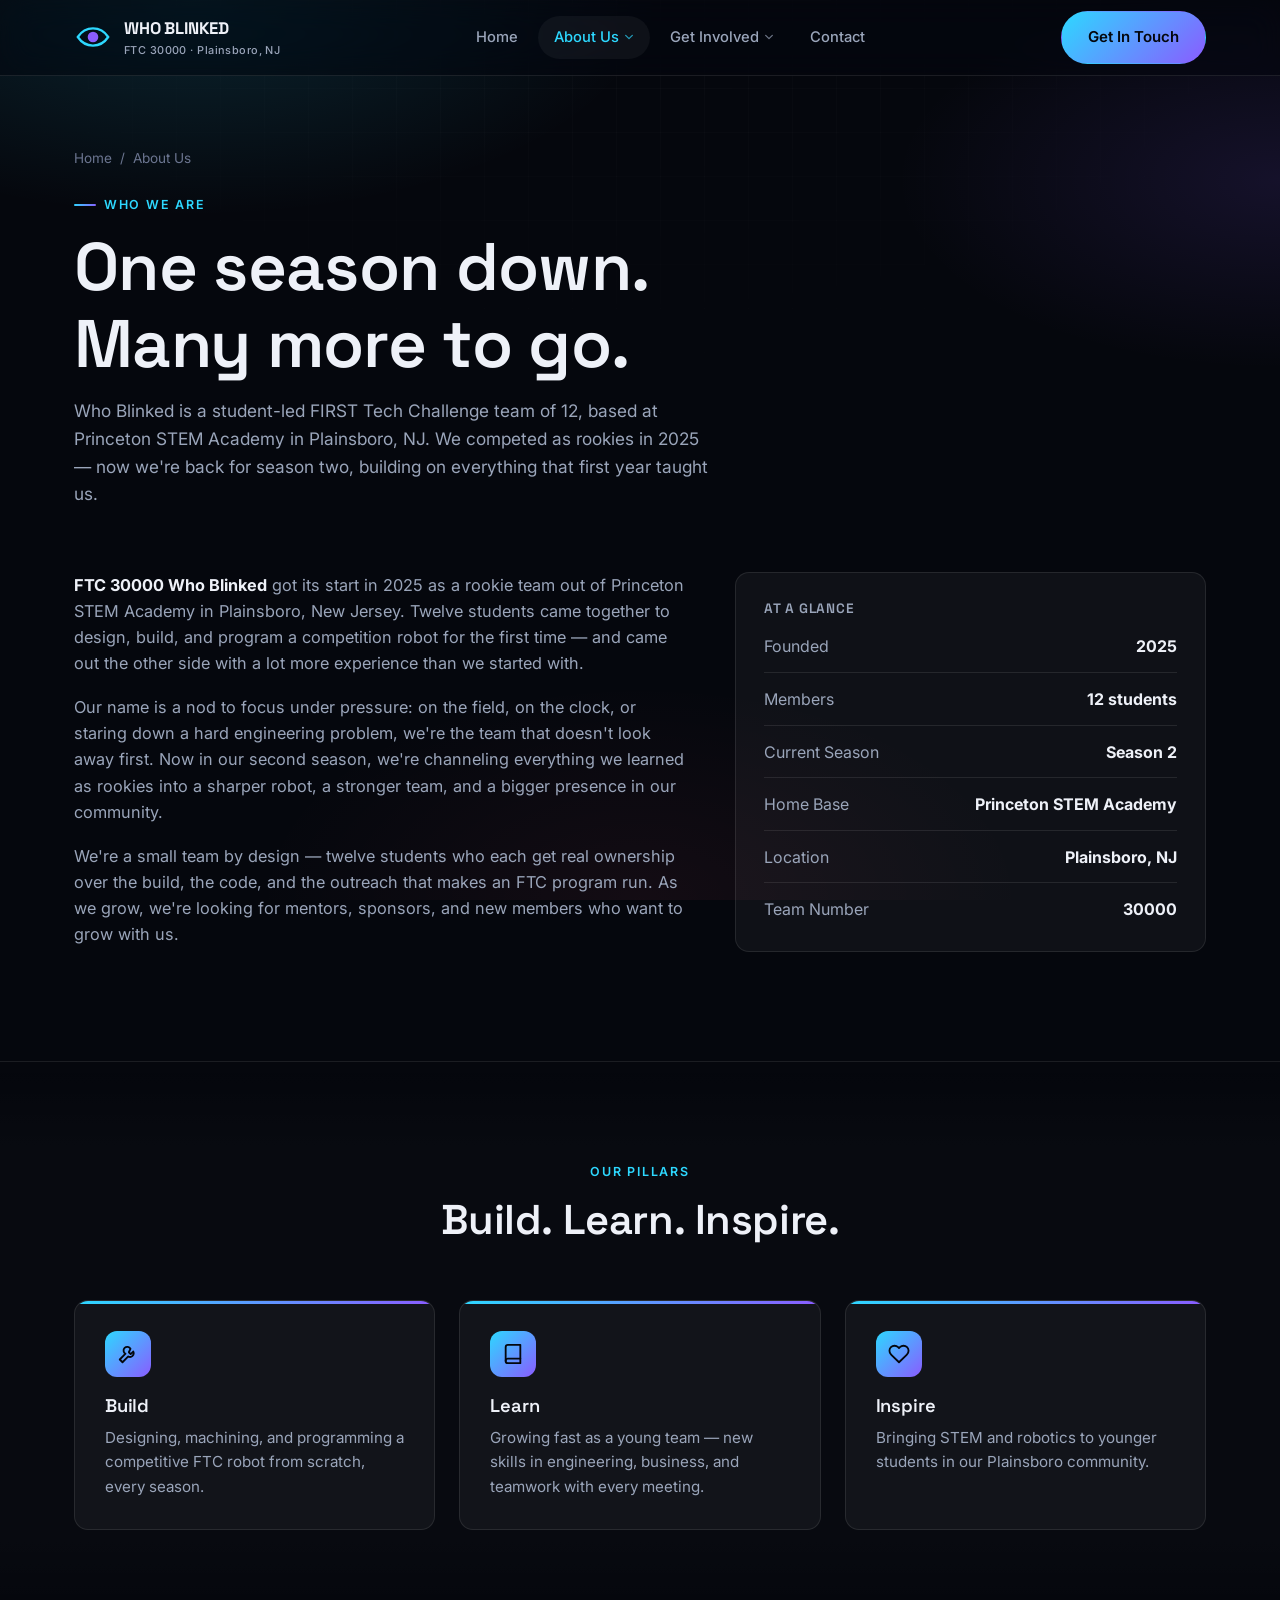
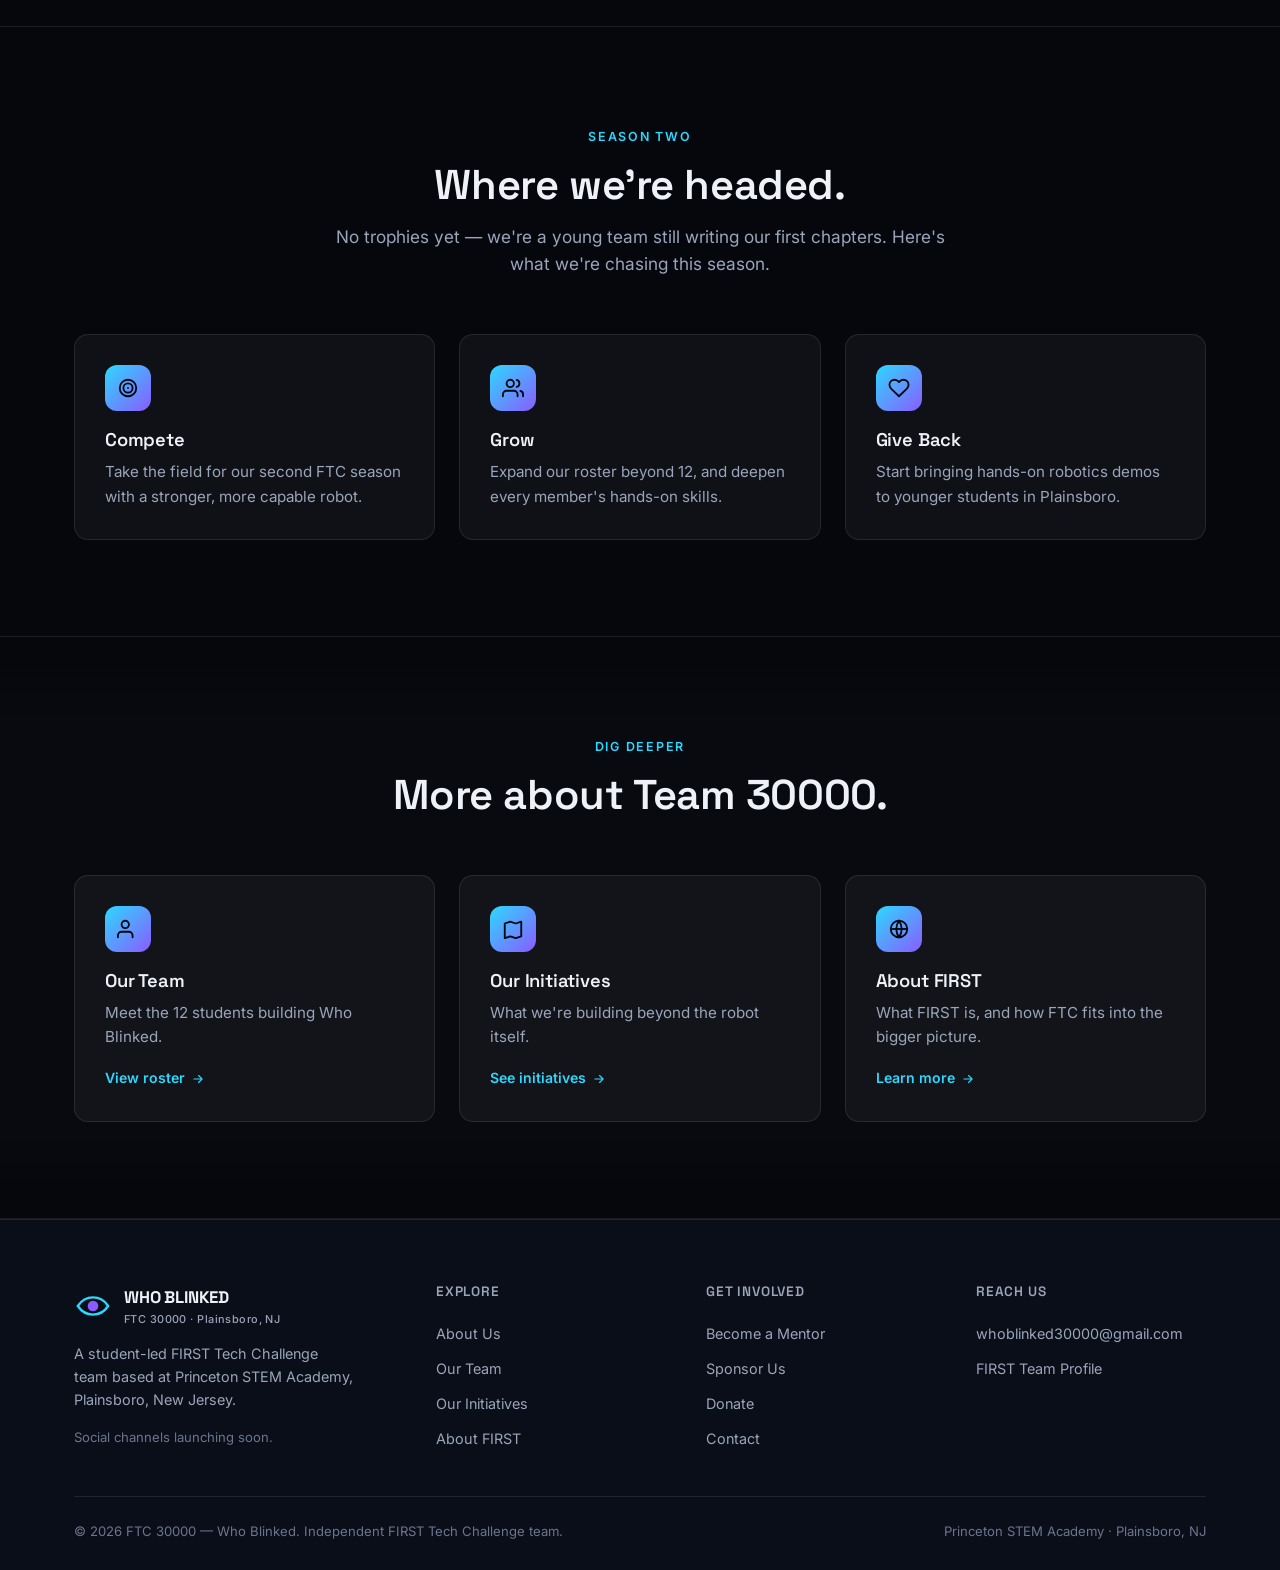
==== about.html @ 12fab6df "Build Who Blinked FTC 30000 team website Modern, dark-themed static site (plain HTML/CSS/JS) with a " ====
<!DOCTYPE html>
<html lang="en">
<head>
<meta charset="UTF-8">
<meta name="viewport" content="width=device-width, initial-scale=1.0">
<title>About Us | Who Blinked — FTC 30000</title>
<meta name="description" content="FTC 30000 Who Blinked is a student-led robotics team of 12 based at Princeton STEM Academy in Plainsboro, NJ, now entering its second season.">
<link rel="icon" href="data:image/svg+xml,<svg xmlns=%22http://www.w3.org/2000/svg%22 viewBox=%220 0 100 100%22><circle cx=%2250%22 cy=%2250%22 r=%2248%22 fill=%22%2305070d%22/><path d=%22M10,50 C30,20 70,20 90,50 C70,80 30,80 10,50 Z%22 fill=%22none%22 stroke=%22%232dd8ff%22 stroke-width=%226%22/><circle cx=%2250%22 cy=%2250%22 r=%2214%22 fill=%22%238a5cff%22/></svg>">
<link rel="stylesheet" href="css/style.css">
</head>
<body>

<header class="site-header">
  <nav class="nav">
    <a href="index.html" class="brand">
      <svg class="brand-eye" viewBox="0 0 100 100" fill="none">
        <path d="M10,50 C30,20 70,20 90,50 C70,80 30,80 10,50 Z" style="stroke:var(--accent)" stroke-width="6"/>
        <circle cx="50" cy="50" r="14" style="fill:var(--accent-2)"/>
      </svg>
      <span>WHO BLINKED<small>FTC 30000 · Plainsboro, NJ</small></span>
    </a>
    <ul class="nav-links" id="navLinks">
      <li><a href="index.html" class="nav-link">Home</a></li>
      <li class="has-dropdown">
        <a href="about.html" class="nav-link">About Us
          <svg class="chev" viewBox="0 0 12 12" fill="none"><path d="M2 4l4 4 4-4" stroke="currentColor" stroke-width="1.5" stroke-linecap="round" stroke-linejoin="round"/></svg>
        </a>
        <div class="dropdown">
          <a href="team.html">Our Team</a>
          <a href="initiatives.html">Our Initiatives</a>
          <a href="first.html">About FIRST</a>
        </div>
      </li>
      <li class="has-dropdown">
        <button type="button" class="nav-link">Get Involved
          <svg class="chev" viewBox="0 0 12 12" fill="none"><path d="M2 4l4 4 4-4" stroke="currentColor" stroke-width="1.5" stroke-linecap="round" stroke-linejoin="round"/></svg>
        </button>
        <div class="dropdown">
          <a href="mentor.html">Become a Mentor</a>
          <a href="sponsor.html">Sponsor Us</a>
          <a href="donate.html">Donate</a>
        </div>
      </li>
      <li><a href="contact.html" class="nav-link">Contact</a></li>
    </ul>
    <div class="nav-cta"><a href="contact.html" class="btn btn-primary">Get In Touch</a></div>
    <button class="nav-toggle" aria-label="Toggle menu"><span></span><span></span><span></span></button>
  </nav>
</header>

<main>
  <section class="page-hero">
    <div class="container">
      <div class="breadcrumb reveal"><a href="index.html">Home</a> / <span>About Us</span></div>
      <div class="eyebrow reveal">Who We Are</div>
      <h1 class="title reveal reveal-delay-1">One season down.<br>Many more to go.</h1>
      <p class="lead reveal reveal-delay-2" style="max-width:640px;">
        Who Blinked is a student-led FIRST Tech Challenge team of 12, based at Princeton STEM Academy
        in Plainsboro, NJ. We competed as rookies in 2025 — now we're back for season two, building on
        everything that first year taught us.
      </p>
    </div>
  </section>

  <section class="section" style="padding-top:0;">
    <div class="container two-col">
      <div class="prose reveal">
        <p>
          <strong>FTC 30000 Who Blinked</strong> got its start in 2025 as a rookie team out of
          Princeton STEM Academy in Plainsboro, New Jersey. Twelve students came together to design,
          build, and program a competition robot for the first time — and came out the other side
          with a lot more experience than we started with.
        </p>
        <p>
          Our name is a nod to focus under pressure: on the field, on the clock, or staring down a
          hard engineering problem, we're the team that doesn't look away first. Now in our second
          season, we're channeling everything we learned as rookies into a sharper robot, a stronger
          team, and a bigger presence in our community.
        </p>
        <p>
          We're a small team by design — twelve students who each get real ownership over the build,
          the code, and the outreach that makes an FTC program run. As we grow, we're looking for
          mentors, sponsors, and new members who want to grow with us.
        </p>
      </div>

      <div class="info-panel reveal reveal-delay-1">
        <h4 style="font-size:0.85rem; text-transform:uppercase; letter-spacing:0.06em; color:var(--text-dim); margin-bottom:18px;">At a Glance</h4>
        <div style="display:flex; flex-direction:column; gap:14px;">
          <div style="display:flex; justify-content:space-between; border-bottom:1px solid var(--border); padding-bottom:12px;"><span style="color:var(--text-dim);">Founded</span><strong>2025</strong></div>
          <div style="display:flex; justify-content:space-between; border-bottom:1px solid var(--border); padding-bottom:12px;"><span style="color:var(--text-dim);">Members</span><strong>12 students</strong></div>
          <div style="display:flex; justify-content:space-between; border-bottom:1px solid var(--border); padding-bottom:12px;"><span style="color:var(--text-dim);">Current Season</span><strong>Season 2</strong></div>
          <div style="display:flex; justify-content:space-between; border-bottom:1px solid var(--border); padding-bottom:12px;"><span style="color:var(--text-dim);">Home Base</span><strong>Princeton STEM Academy</strong></div>
          <div style="display:flex; justify-content:space-between; border-bottom:1px solid var(--border); padding-bottom:12px;"><span style="color:var(--text-dim);">Location</span><strong>Plainsboro, NJ</strong></div>
          <div style="display:flex; justify-content:space-between;"><span style="color:var(--text-dim);">Team Number</span><strong>30000</strong></div>
        </div>
      </div>
    </div>
  </section>

  <section class="section section-alt">
    <div class="container">
      <div class="section-head center reveal">
        <div class="eyebrow">Our Pillars</div>
        <h2 class="title">Build. Learn. Inspire.</h2>
      </div>
      <div class="grid grid-3">
        <div class="card pillar reveal">
          <div class="card-icon"><svg viewBox="0 0 24 24" fill="none"><path d="M14.7 6.3a4 4 0 10-5.4 5.4L3 18l3 3 6.3-6.3a4 4 0 005.4-5.4l-2.8 2.8-2-2z" stroke="currentColor" stroke-width="2" stroke-linejoin="round"/></svg></div>
          <h3>Build</h3>
          <p>Designing, machining, and programming a competitive FTC robot from scratch, every season.</p>
        </div>
        <div class="card pillar reveal reveal-delay-1">
          <div class="card-icon"><svg viewBox="0 0 24 24" fill="none"><path d="M4 19.5A2.5 2.5 0 016.5 17H20" stroke="currentColor" stroke-width="2" stroke-linecap="round"/><path d="M6.5 2H20v20H6.5A2.5 2.5 0 014 19.5v-15A2.5 2.5 0 016.5 2z" stroke="currentColor" stroke-width="2" stroke-linejoin="round"/></svg></div>
          <h3>Learn</h3>
          <p>Growing fast as a young team — new skills in engineering, business, and teamwork with every meeting.</p>
        </div>
        <div class="card pillar reveal reveal-delay-2">
          <div class="card-icon"><svg viewBox="0 0 24 24" fill="none"><path d="M20.8 4.6a5.5 5.5 0 00-7.8 0L12 5.6l-1-1a5.5 5.5 0 00-7.8 7.8l1 1L12 21l7.8-7.6 1-1a5.5 5.5 0 000-7.8z" stroke="currentColor" stroke-width="2" stroke-linejoin="round"/></svg></div>
          <h3>Inspire</h3>
          <p>Bringing STEM and robotics to younger students in our Plainsboro community.</p>
        </div>
      </div>
    </div>
  </section>

  <section class="section">
    <div class="container">
      <div class="section-head center reveal">
        <div class="eyebrow">Season Two</div>
        <h2 class="title">Where we're headed.</h2>
        <p class="lead">No trophies yet — we're a young team still writing our first chapters. Here's what we're chasing this season.</p>
      </div>
      <div class="grid grid-3">
        <div class="card reveal">
          <div class="card-icon"><svg viewBox="0 0 24 24" fill="none"><circle cx="12" cy="12" r="9" stroke="currentColor" stroke-width="2"/><circle cx="12" cy="12" r="5" stroke="currentColor" stroke-width="2"/><circle cx="12" cy="12" r="1" fill="currentColor"/></svg></div>
          <h3>Compete</h3>
          <p>Take the field for our second FTC season with a stronger, more capable robot.</p>
        </div>
        <div class="card reveal reveal-delay-1">
          <div class="card-icon"><svg viewBox="0 0 24 24" fill="none"><path d="M17 21v-2a4 4 0 00-4-4H5a4 4 0 00-4 4v2" stroke="currentColor" stroke-width="2" stroke-linecap="round" stroke-linejoin="round"/><circle cx="9" cy="7" r="4" stroke="currentColor" stroke-width="2"/><path d="M23 21v-2a4 4 0 00-3-3.87" stroke="currentColor" stroke-width="2" stroke-linecap="round"/><path d="M16 3.13a4 4 0 010 7.75" stroke="currentColor" stroke-width="2" stroke-linecap="round"/></svg></div>
          <h3>Grow</h3>
          <p>Expand our roster beyond 12, and deepen every member's hands-on skills.</p>
        </div>
        <div class="card reveal reveal-delay-2">
          <div class="card-icon"><svg viewBox="0 0 24 24" fill="none"><path d="M20.8 4.6a5.5 5.5 0 00-7.8 0L12 5.6l-1-1a5.5 5.5 0 00-7.8 7.8l1 1L12 21l7.8-7.6 1-1a5.5 5.5 0 000-7.8z" stroke="currentColor" stroke-width="2" stroke-linejoin="round"/></svg></div>
          <h3>Give Back</h3>
          <p>Start bringing hands-on robotics demos to younger students in Plainsboro.</p>
        </div>
      </div>
    </div>
  </section>

  <section class="section section-alt">
    <div class="container">
      <div class="section-head center reveal">
        <div class="eyebrow">Dig Deeper</div>
        <h2 class="title">More about Team 30000.</h2>
      </div>
      <div class="grid grid-3">
        <a href="team.html" class="card reveal">
          <div class="card-icon"><svg viewBox="0 0 24 24" fill="none"><path d="M17 21v-2a4 4 0 00-4-4H5a4 4 0 00-4 4v2" stroke="currentColor" stroke-width="2" stroke-linecap="round" stroke-linejoin="round"/><circle cx="9" cy="7" r="4" stroke="currentColor" stroke-width="2"/></svg></div>
          <h3>Our Team</h3>
          <p>Meet the 12 students building Who Blinked.</p>
          <span class="card-link">View roster <svg viewBox="0 0 24 24" fill="none"><path d="M5 12h14M13 6l6 6-6 6" stroke="currentColor" stroke-width="2" stroke-linecap="round" stroke-linejoin="round"/></svg></span>
        </a>
        <a href="initiatives.html" class="card reveal reveal-delay-1">
          <div class="card-icon"><svg viewBox="0 0 24 24" fill="none"><path d="M9 20l-6 2V6l6-2 6 2 6-2v16l-6 2-6-2z" stroke="currentColor" stroke-width="2" stroke-linejoin="round"/></svg></div>
          <h3>Our Initiatives</h3>
          <p>What we're building beyond the robot itself.</p>
          <span class="card-link">See initiatives <svg viewBox="0 0 24 24" fill="none"><path d="M5 12h14M13 6l6 6-6 6" stroke="currentColor" stroke-width="2" stroke-linecap="round" stroke-linejoin="round"/></svg></span>
        </a>
        <a href="first.html" class="card reveal reveal-delay-2">
          <div class="card-icon"><svg viewBox="0 0 24 24" fill="none"><circle cx="12" cy="12" r="9" stroke="currentColor" stroke-width="2"/><path d="M3 12h18" stroke="currentColor" stroke-width="2"/><path d="M12 3a15.3 15.3 0 010 18 15.3 15.3 0 010-18z" stroke="currentColor" stroke-width="2"/></svg></div>
          <h3>About FIRST</h3>
          <p>What FIRST is, and how FTC fits into the bigger picture.</p>
          <span class="card-link">Learn more <svg viewBox="0 0 24 24" fill="none"><path d="M5 12h14M13 6l6 6-6 6" stroke="currentColor" stroke-width="2" stroke-linecap="round" stroke-linejoin="round"/></svg></span>
        </a>
      </div>
    </div>
  </section>
</main>

<footer class="site-footer">
  <div class="container">
    <div class="footer-grid">
      <div class="footer-brand">
        <a href="index.html" class="brand">
          <svg class="brand-eye" viewBox="0 0 100 100" fill="none">
            <path d="M10,50 C30,20 70,20 90,50 C70,80 30,80 10,50 Z" style="stroke:var(--accent)" stroke-width="6"/>
            <circle cx="50" cy="50" r="14" style="fill:var(--accent-2)"/>
          </svg>
          <span>WHO BLINKED<small>FTC 30000 · Plainsboro, NJ</small></span>
        </a>
        <p>A student-led FIRST Tech Challenge team based at Princeton STEM Academy, Plainsboro, New Jersey.</p>
        <p style="font-size:0.82rem; color:var(--text-dimmer); margin-top:16px;">Social channels launching soon.</p>
      </div>
      <div class="footer-col">
        <h4>Explore</h4>
        <a href="about.html">About Us</a>
        <a href="team.html">Our Team</a>
        <a href="initiatives.html">Our Initiatives</a>
        <a href="first.html">About FIRST</a>
      </div>
      <div class="footer-col">
        <h4>Get Involved</h4>
        <a href="mentor.html">Become a Mentor</a>
        <a href="sponsor.html">Sponsor Us</a>
        <a href="donate.html">Donate</a>
        <a href="contact.html">Contact</a>
      </div>
      <div class="footer-col">
        <h4>Reach Us</h4>
        <a href="mailto:whoblinked30000@gmail.com">whoblinked30000@gmail.com</a>
        <a href="https://ftc-events.firstinspires.org/team/30000" target="_blank" rel="noopener">FIRST Team Profile</a>
      </div>
    </div>
    <div class="footer-bottom">
      <span>© 2026 FTC 30000 — Who Blinked. Independent FIRST Tech Challenge team.</span>
      <span>Princeton STEM Academy · Plainsboro, NJ</span>
    </div>
  </div>
</footer>

<button class="to-top" aria-label="Back to top"><svg viewBox="0 0 24 24" fill="none"><path d="M12 19V5M5 12l7-7 7 7" stroke="currentColor" stroke-width="2" stroke-linecap="round" stroke-linejoin="round"/></svg></button>
<script src="js/main.js"></script>
</body>
</html>
---- css/style.css ----
/* ==========================================================================
   FTC 14481 — Don't Blink
   Design system: dark, bold, techy
   ========================================================================== */

@import url('https://fonts.googleapis.com/css2?family=Space+Grotesk:wght@500;600;700&family=Inter:wght@400;500;600;700&display=swap');

:root {
  --bg: #05070d;
  --bg-alt: #0a0e18;
  --surface: rgba(255, 255, 255, 0.045);
  --surface-strong: rgba(255, 255, 255, 0.08);
  --border: rgba(255, 255, 255, 0.09);
  --border-strong: rgba(255, 255, 255, 0.18);

  --text: #eef1f8;
  --text-dim: #9aa5ba;
  --text-dimmer: #6b7590;

  --accent: #2dd8ff;
  --accent-2: #8a5cff;
  --accent-warm: #ff5f7e;
  --accent-gold: #ffb84d;

  --gradient: linear-gradient(135deg, var(--accent) 0%, var(--accent-2) 100%);
  --gradient-warm: linear-gradient(135deg, var(--accent-warm), var(--accent-gold));

  --radius-sm: 8px;
  --radius: 14px;
  --radius-lg: 24px;

  --shadow-glow: 0 0 40px rgba(45, 216, 255, 0.15);
  --shadow-card: 0 10px 30px rgba(0, 0, 0, 0.35);

  --ease: cubic-bezier(0.22, 1, 0.36, 1);
  --header-h: 76px;
}

* {
  box-sizing: border-box;
  margin: 0;
  padding: 0;
}

html {
  scroll-behavior: smooth;
  scroll-padding-top: var(--header-h);
}

body {
  background: var(--bg);
  color: var(--text);
  font-family: 'Inter', system-ui, -apple-system, sans-serif;
  line-height: 1.6;
  -webkit-font-smoothing: antialiased;
  overflow-x: hidden;
}

/* background texture */
body::before {
  content: '';
  position: fixed;
  inset: 0;
  z-index: -2;
  background:
    radial-gradient(ellipse 60% 40% at 15% 0%, rgba(45, 216, 255, 0.14), transparent 60%),
    radial-gradient(ellipse 50% 35% at 100% 20%, rgba(138, 92, 255, 0.12), transparent 60%),
    radial-gradient(ellipse 50% 40% at 50% 100%, rgba(255, 95, 126, 0.06), transparent 60%),
    var(--bg);
}

body::after {
  content: '';
  position: fixed;
  inset: 0;
  z-index: -1;
  pointer-events: none;
  background-image:
    linear-gradient(rgba(255, 255, 255, 0.025) 1px, transparent 1px),
    linear-gradient(90deg, rgba(255, 255, 255, 0.025) 1px, transparent 1px);
  background-size: 44px 44px;
  mask-image: radial-gradient(ellipse 80% 60% at 50% 0%, black, transparent 75%);
}

h1, h2, h3, h4 {
  font-family: 'Space Grotesk', system-ui, sans-serif;
  font-weight: 600;
  line-height: 1.15;
  letter-spacing: -0.01em;
}

a { color: inherit; text-decoration: none; }
ul { list-style: none; }
img, svg { display: block; max-width: 100%; }

.container {
  width: 100%;
  max-width: 1180px;
  margin-inline: auto;
  padding-inline: 24px;
}

.section {
  padding: 96px 0;
  position: relative;
}

.section-alt {
  background: linear-gradient(180deg, transparent, rgba(255, 255, 255, 0.015) 15%, rgba(255, 255, 255, 0.015) 85%, transparent);
  border-block: 1px solid var(--border);
}

.section-head {
  max-width: 640px;
  margin-bottom: 56px;
}

.section-head.center { margin-inline: auto; text-align: center; }

.eyebrow {
  display: inline-flex;
  align-items: center;
  gap: 8px;
  font-size: 0.78rem;
  font-weight: 600;
  letter-spacing: 0.14em;
  text-transform: uppercase;
  color: var(--accent);
  margin-bottom: 14px;
}

.eyebrow::before {
  content: '';
  width: 22px;
  height: 2px;
  background: var(--gradient);
  border-radius: 2px;
}

.section-head.center .eyebrow::before { display: none; }

h2.title { font-size: clamp(1.8rem, 3.4vw, 2.6rem); }
h1.title { font-size: clamp(2.4rem, 6vw, 4.2rem); }

.lead {
  color: var(--text-dim);
  font-size: 1.08rem;
  margin-top: 14px;
}

.text-gradient {
  background: var(--gradient);
  -webkit-background-clip: text;
  background-clip: text;
  color: transparent;
}

/* ---------- buttons ---------- */
.btn {
  display: inline-flex;
  align-items: center;
  gap: 8px;
  padding: 13px 26px;
  border-radius: 999px;
  font-weight: 600;
  font-size: 0.94rem;
  border: 1px solid transparent;
  cursor: pointer;
  transition: transform 0.25s var(--ease), box-shadow 0.25s var(--ease), border-color 0.25s var(--ease), background 0.25s var(--ease);
  white-space: nowrap;
}

.btn-primary {
  background: var(--gradient);
  color: #04070d;
}

.btn-primary:hover { transform: translateY(-2px); box-shadow: 0 10px 30px rgba(45, 216, 255, 0.28); }

.btn-outline {
  background: var(--surface);
  border-color: var(--border-strong);
  color: var(--text);
  backdrop-filter: blur(6px);
}

.btn-outline:hover { border-color: var(--accent); transform: translateY(-2px); color: var(--accent); }

.btn-block { width: 100%; justify-content: center; }

.btn-row { display: flex; flex-wrap: wrap; gap: 14px; }

/* ---------- header / nav ---------- */
.site-header {
  position: fixed;
  inset-inline: 0;
  top: 0;
  z-index: 100;
  height: var(--header-h);
  display: flex;
  align-items: center;
  background: rgba(5, 7, 13, 0.55);
  backdrop-filter: blur(16px) saturate(140%);
  border-bottom: 1px solid var(--border);
  transition: background 0.3s var(--ease), border-color 0.3s var(--ease);
}

.nav {
  width: 100%;
  max-width: 1180px;
  margin-inline: auto;
  padding-inline: 24px;
  display: flex;
  align-items: center;
  justify-content: space-between;
  gap: 20px;
}

.brand {
  display: flex;
  align-items: center;
  gap: 12px;
  font-family: 'Space Grotesk', sans-serif;
  font-weight: 700;
  font-size: 1.05rem;
  letter-spacing: -0.01em;
  flex-shrink: 0;
}

.brand small {
  display: block;
  font-family: 'Inter', sans-serif;
  font-weight: 500;
  font-size: 0.68rem;
  color: var(--text-dim);
  letter-spacing: 0.04em;
}

.brand-eye {
  width: 38px;
  height: 38px;
  flex-shrink: 0;
}

.nav-links {
  display: flex;
  align-items: center;
  gap: 4px;
}

.nav-links > li { position: relative; }

.nav-link {
  display: flex;
  align-items: center;
  gap: 5px;
  padding: 10px 16px;
  border-radius: 999px;
  font-size: 0.92rem;
  font-weight: 500;
  font-family: inherit;
  color: var(--text-dim);
  background: none;
  border: none;
  appearance: none;
  cursor: pointer;
  transition: color 0.2s, background 0.2s;
}

.nav-link:hover, .nav-link.active { color: var(--text); background: var(--surface); }
.nav-link.active { color: var(--accent); }

.nav-link .chev { width: 10px; height: 10px; transition: transform 0.25s var(--ease); opacity: 0.7; }

.has-dropdown:hover .chev { transform: rotate(180deg); }

.dropdown {
  position: absolute;
  top: calc(100% + 10px);
  left: 0;
  min-width: 220px;
  background: rgba(10, 14, 24, 0.92);
  backdrop-filter: blur(18px);
  border: 1px solid var(--border-strong);
  border-radius: var(--radius);
  padding: 8px;
  box-shadow: var(--shadow-card);
  opacity: 0;
  visibility: hidden;
  transform: translateY(6px);
  transition: all 0.22s var(--ease);
}

.has-dropdown:hover .dropdown,
.has-dropdown:focus-within .dropdown {
  opacity: 1;
  visibility: visible;
  transform: translateY(0);
}

.dropdown a {
  display: block;
  padding: 10px 14px;
  border-radius: var(--radius-sm);
  font-size: 0.9rem;
  color: var(--text-dim);
  transition: background 0.2s, color 0.2s;
}

.dropdown a:hover { background: var(--surface-strong); color: var(--accent); }

.nav-cta { display: flex; align-items: center; gap: 12px; }

.nav-toggle {
  display: none;
  width: 42px;
  height: 42px;
  border-radius: 10px;
  background: var(--surface);
  border: 1px solid var(--border);
  align-items: center;
  justify-content: center;
  cursor: pointer;
  flex-direction: column;
  gap: 5px;
}

.nav-toggle span {
  width: 18px;
  height: 2px;
  background: var(--text);
  border-radius: 2px;
  transition: transform 0.25s var(--ease), opacity 0.25s var(--ease);
}

.nav-toggle.open span:nth-child(1) { transform: translateY(7px) rotate(45deg); }
.nav-toggle.open span:nth-child(2) { opacity: 0; }
.nav-toggle.open span:nth-child(3) { transform: translateY(-7px) rotate(-45deg); }

/* mobile nav */
@media (max-width: 860px) {
  .nav-toggle { display: flex; }
  .nav-links {
    position: fixed;
    top: var(--header-h);
    left: 0;
    right: 0;
    bottom: 0;
    flex-direction: column;
    align-items: stretch;
    gap: 2px;
    background: rgba(5, 7, 13, 0.98);
    backdrop-filter: blur(20px);
    padding: 18px;
    overflow-y: auto;
    transform: translateX(100%);
    transition: transform 0.35s var(--ease);
  }
  .nav-links.open { transform: translateX(0); }
  .nav-link { padding: 14px 16px; width: 100%; }
  .has-dropdown .dropdown {
    position: static;
    opacity: 1;
    visibility: visible;
    transform: none;
    display: none;
    background: rgba(255, 255, 255, 0.03);
    box-shadow: none;
    margin-top: 2px;
  }
  .has-dropdown.dropdown-open .dropdown { display: block; }
  .has-dropdown.dropdown-open .chev { transform: rotate(180deg); }
  .nav-cta { display: none; }
}

/* ---------- hero ---------- */
.hero {
  min-height: 100vh;
  display: flex;
  align-items: center;
  padding-top: var(--header-h);
  position: relative;
}

.hero-grid {
  display: grid;
  grid-template-columns: 1.1fr 0.9fr;
  gap: 48px;
  align-items: center;
}

.hero-badge {
  display: inline-flex;
  align-items: center;
  gap: 10px;
  padding: 8px 16px 8px 8px;
  border-radius: 999px;
  background: var(--surface);
  border: 1px solid var(--border-strong);
  font-size: 0.82rem;
  color: var(--text-dim);
  margin-bottom: 26px;
}

.hero-badge .dot {
  width: 22px;
  height: 22px;
  border-radius: 50%;
  background: var(--gradient);
  display: flex;
  align-items: center;
  justify-content: center;
  font-size: 0.7rem;
  font-weight: 700;
  color: #04070d;
}

.hero h1 { margin-bottom: 20px; }

.hero .lead { font-size: 1.15rem; max-width: 540px; }

.hero .btn-row { margin-top: 34px; }

.hero-visual {
  position: relative;
  display: flex;
  align-items: center;
  justify-content: center;
}

.eye-wrap {
  position: relative;
  width: min(100%, 420px);
  aspect-ratio: 1;
}

.eye-ring {
  position: absolute;
  inset: 0;
  border-radius: 50%;
  border: 1px dashed var(--border-strong);
  animation: spin 40s linear infinite;
}

.eye-ring::before, .eye-ring::after {
  content: '';
  position: absolute;
  width: 8px;
  height: 8px;
  border-radius: 50%;
  background: var(--accent);
  box-shadow: 0 0 12px var(--accent);
}
.eye-ring::before { top: -4px; left: 50%; transform: translateX(-50%); }
.eye-ring::after { bottom: -4px; left: 50%; transform: translateX(-50%); background: var(--accent-2); box-shadow: 0 0 12px var(--accent-2); }

@keyframes spin { to { transform: rotate(360deg); } }

.eye-glow {
  position: absolute;
  inset: 10%;
  border-radius: 50%;
  background: radial-gradient(circle, rgba(45, 216, 255, 0.18), transparent 70%);
  filter: blur(10px);
}

.eye-svg { position: absolute; inset: 0; }

.eye-lid {
  transform-box: fill-box;
  transform-origin: 50% 50%;
  animation: blink 5.5s ease-in-out infinite;
}

@keyframes blink {
  0%, 92%, 100% { transform: scaleY(0.02); }
  95% { transform: scaleY(1); }
  97% { transform: scaleY(1); }
  98.5% { transform: scaleY(0.02); }
}

.eye-pupil { animation: look 9s ease-in-out infinite; }

@keyframes look {
  0%, 100% { transform: translateX(0); }
  25% { transform: translateX(10px); }
  50% { transform: translateX(-8px); }
  75% { transform: translateX(4px); }
}

.scroll-cue {
  position: absolute;
  bottom: 28px;
  left: 50%;
  transform: translateX(-50%);
  display: flex;
  flex-direction: column;
  align-items: center;
  gap: 8px;
  font-size: 0.72rem;
  letter-spacing: 0.1em;
  color: var(--text-dimmer);
  text-transform: uppercase;
}

.scroll-cue .line {
  width: 1px;
  height: 34px;
  background: linear-gradient(var(--accent), transparent);
  animation: scrolldown 1.8s ease-in-out infinite;
}

@keyframes scrolldown {
  0% { opacity: 0; transform: scaleY(0); transform-origin: top; }
  50% { opacity: 1; transform: scaleY(1); transform-origin: top; }
  100% { opacity: 0; transform: scaleY(1); transform-origin: bottom; }
}

/* ---------- stats ---------- */
.stat-bar {
  display: grid;
  grid-template-columns: repeat(4, 1fr);
  gap: 1px;
  background: var(--border);
  border: 1px solid var(--border);
  border-radius: var(--radius-lg);
  overflow: hidden;
}

.stat-bar-3 { grid-template-columns: repeat(3, 1fr); }

.stat {
  background: var(--bg-alt);
  padding: 34px 20px;
  text-align: center;
}

.stat .num {
  font-family: 'Space Grotesk', sans-serif;
  font-size: clamp(1.8rem, 3.2vw, 2.6rem);
  font-weight: 700;
  background: var(--gradient);
  -webkit-background-clip: text;
  background-clip: text;
  color: transparent;
}

.stat .label {
  margin-top: 6px;
  font-size: 0.82rem;
  color: var(--text-dim);
}

/* ---------- cards ---------- */
.grid { display: grid; gap: 24px; }
.grid-3 { grid-template-columns: repeat(3, 1fr); }
.grid-2 { grid-template-columns: repeat(2, 1fr); }
.grid-4 { grid-template-columns: repeat(4, 1fr); }

.card {
  background: var(--surface);
  border: 1px solid var(--border);
  border-radius: var(--radius);
  padding: 30px;
  position: relative;
  transition: transform 0.3s var(--ease), border-color 0.3s var(--ease), background 0.3s var(--ease);
}

.card:hover {
  transform: translateY(-4px);
  border-color: var(--border-strong);
  background: var(--surface-strong);
}

.card-icon {
  width: 46px;
  height: 46px;
  border-radius: 12px;
  display: flex;
  align-items: center;
  justify-content: center;
  background: var(--gradient);
  margin-bottom: 18px;
  color: #04070d;
}

.card-icon svg { width: 22px; height: 22px; }

.card h3 { font-size: 1.15rem; margin-bottom: 10px; }
.card p { color: var(--text-dim); font-size: 0.95rem; }

.card-link {
  display: inline-flex;
  align-items: center;
  gap: 6px;
  margin-top: 18px;
  font-size: 0.88rem;
  font-weight: 600;
  color: var(--accent);
}

.card-link svg { width: 14px; height: 14px; transition: transform 0.2s var(--ease); }
.card:hover .card-link svg { transform: translateX(4px); }

/* pillar cards with accent border top */
.pillar {
  overflow: hidden;
}

.pillar::before {
  content: '';
  position: absolute;
  top: 0;
  left: 0;
  right: 0;
  height: 3px;
  background: var(--gradient);
}

/* ---------- achievements ---------- */
.timeline { display: flex; flex-direction: column; gap: 2px; }

.tl-item {
  display: grid;
  grid-template-columns: 90px 24px 1fr;
  gap: 18px;
  padding: 18px 6px;
  border-bottom: 1px solid var(--border);
  align-items: center;
}

.tl-item:last-child { border-bottom: none; }

.tl-year {
  font-family: 'Space Grotesk', sans-serif;
  font-weight: 700;
  color: var(--accent);
}

.tl-dot {
  width: 10px;
  height: 10px;
  border-radius: 50%;
  background: var(--gradient);
  justify-self: center;
  box-shadow: 0 0 10px var(--accent);
}

.tl-text { color: var(--text-dim); }
.tl-text strong { color: var(--text); font-weight: 600; }

/* ---------- badges ---------- */
.badge {
  display: inline-block;
  padding: 5px 12px;
  border-radius: 999px;
  font-size: 0.72rem;
  font-weight: 600;
  letter-spacing: 0.03em;
  background: var(--surface-strong);
  border: 1px solid var(--border-strong);
  color: var(--accent);
}

/* ---------- team roster ---------- */
.member-card {
  background: var(--surface);
  border: 1px solid var(--border);
  border-radius: var(--radius);
  padding: 24px;
  text-align: center;
  transition: transform 0.3s var(--ease), border-color 0.3s var(--ease);
}

.member-card:hover { transform: translateY(-4px); border-color: var(--accent); }

.avatar {
  width: 68px;
  height: 68px;
  border-radius: 50%;
  margin: 0 auto 16px;
  display: flex;
  align-items: center;
  justify-content: center;
  font-family: 'Space Grotesk', sans-serif;
  font-weight: 700;
  font-size: 1.15rem;
  background: var(--gradient);
  color: #04070d;
}

.member-card h4 { font-size: 1rem; margin-bottom: 4px; }
.member-role { color: var(--accent); font-size: 0.78rem; font-weight: 600; text-transform: uppercase; letter-spacing: 0.04em; margin-bottom: 6px; }
.member-meta { color: var(--text-dim); font-size: 0.84rem; margin-bottom: 10px; }
.member-goal { font-size: 0.85rem; color: var(--text-dim); font-style: italic; border-top: 1px solid var(--border); padding-top: 10px; margin-top: 10px; }

.roster-group { margin-bottom: 60px; }
.roster-group h3 {
  display: flex;
  align-items: center;
  gap: 12px;
  font-size: 1.3rem;
  margin-bottom: 26px;
}
.roster-group h3::after {
  content: '';
  flex: 1;
  height: 1px;
  background: var(--border);
}

/* ---------- CTA banner ---------- */
.cta-banner {
  background: var(--surface);
  border: 1px solid var(--border-strong);
  border-radius: var(--radius-lg);
  padding: 56px;
  text-align: center;
  position: relative;
  overflow: hidden;
}

.cta-banner::before {
  content: '';
  position: absolute;
  inset: 0;
  background: radial-gradient(circle at 50% 0%, rgba(45, 216, 255, 0.14), transparent 60%);
}

.cta-banner > * { position: relative; }

/* ---------- footer ---------- */
.site-footer {
  border-top: 1px solid var(--border);
  padding: 64px 0 28px;
  background: var(--bg-alt);
}

.footer-grid {
  display: grid;
  grid-template-columns: 1.4fr 1fr 1fr 1fr;
  gap: 40px;
  padding-bottom: 40px;
}

.footer-brand p { color: var(--text-dim); font-size: 0.9rem; margin-top: 14px; max-width: 280px; }

.footer-col h4 { font-size: 0.85rem; text-transform: uppercase; letter-spacing: 0.06em; color: var(--text-dim); margin-bottom: 16px; }
.footer-col a { display: block; padding: 6px 0; font-size: 0.9rem; color: var(--text-dim); transition: color 0.2s, transform 0.2s; }
.footer-col a:hover { color: var(--accent); transform: translateX(3px); }

.social-row { display: flex; gap: 10px; margin-top: 18px; }
.social-row a {
  width: 38px;
  height: 38px;
  border-radius: 50%;
  border: 1px solid var(--border-strong);
  display: flex;
  align-items: center;
  justify-content: center;
  transition: border-color 0.2s, color 0.2s, transform 0.2s;
}
.social-row a:hover { border-color: var(--accent); color: var(--accent); transform: translateY(-3px); }
.social-row svg { width: 16px; height: 16px; }

.footer-bottom {
  border-top: 1px solid var(--border);
  padding-top: 24px;
  display: flex;
  justify-content: space-between;
  align-items: center;
  flex-wrap: wrap;
  gap: 12px;
  font-size: 0.82rem;
  color: var(--text-dimmer);
}

/* ---------- back to top ---------- */
.to-top {
  position: fixed;
  bottom: 28px;
  right: 28px;
  width: 46px;
  height: 46px;
  border-radius: 50%;
  background: var(--surface-strong);
  border: 1px solid var(--border-strong);
  backdrop-filter: blur(10px);
  display: flex;
  align-items: center;
  justify-content: center;
  cursor: pointer;
  opacity: 0;
  visibility: hidden;
  transform: translateY(10px);
  transition: all 0.3s var(--ease);
  z-index: 90;
}
.to-top.show { opacity: 1; visibility: visible; transform: translateY(0); }
.to-top:hover { border-color: var(--accent); color: var(--accent); }
.to-top svg { width: 18px; height: 18px; }

/* ---------- page hero (non-home pages) ---------- */
.page-hero {
  padding: calc(var(--header-h) + 72px) 0 64px;
  position: relative;
}

.breadcrumb {
  display: flex;
  align-items: center;
  gap: 8px;
  font-size: 0.85rem;
  color: var(--text-dimmer);
  margin-bottom: 18px;
}
.breadcrumb a:hover { color: var(--accent); }

/* ---------- reveal on scroll ---------- */
.reveal {
  opacity: 0;
  transform: translateY(24px);
  transition: opacity 0.7s var(--ease), transform 0.7s var(--ease);
}
.reveal.in { opacity: 1; transform: translateY(0); }
.reveal-delay-1 { transition-delay: 0.08s; }
.reveal-delay-2 { transition-delay: 0.16s; }
.reveal-delay-3 { transition-delay: 0.24s; }

/* ---------- misc content pages ---------- */
.prose { color: var(--text-dim); font-size: 1.02rem; max-width: 760px; }
.prose p { margin-bottom: 18px; }
.prose strong { color: var(--text); }

.info-panel {
  background: var(--surface);
  border: 1px solid var(--border);
  border-radius: var(--radius);
  padding: 28px;
}

.two-col {
  display: grid;
  grid-template-columns: 1.3fr 1fr;
  gap: 48px;
  align-items: start;
}

.divider { height: 1px; background: var(--border); margin: 56px 0; }

.logo-cloud {
  display: grid;
  grid-template-columns: repeat(6, 1fr);
  gap: 16px;
}

.logo-slot {
  aspect-ratio: 16/9;
  border: 1px dashed var(--border-strong);
  border-radius: var(--radius-sm);
  display: flex;
  align-items: center;
  justify-content: center;
  color: var(--text-dimmer);
  font-size: 0.7rem;
  text-align: center;
  padding: 8px;
}

.form-embed {
  border: 1px solid var(--border);
  border-radius: var(--radius);
  overflow: hidden;
  background: var(--surface);
  min-height: 640px;
}
.form-embed iframe { width: 100%; height: 100%; min-height: 640px; border: none; }

.contact-tiles { display: grid; grid-template-columns: repeat(3, 1fr); gap: 20px; margin-bottom: 48px; }

.tag-list { display: flex; flex-wrap: wrap; gap: 10px; margin-top: 18px; }

/* ---------- responsive ---------- */
@media (max-width: 980px) {
  .hero-grid { grid-template-columns: 1fr; text-align: center; }
  .hero .lead { margin-inline: auto; }
  .hero-visual { order: -1; max-width: 320px; margin-inline: auto; }
  .btn-row { justify-content: center; }
  .footer-grid { grid-template-columns: 1fr 1fr; }
  .two-col { grid-template-columns: 1fr; }
  .contact-tiles { grid-template-columns: 1fr; }
}

@media (max-width: 760px) {
  .grid-3, .grid-4 { grid-template-columns: 1fr 1fr; }
  .stat-bar { grid-template-columns: repeat(2, 1fr); }
  .logo-cloud { grid-template-columns: repeat(3, 1fr); }
  .section { padding: 64px 0; }
  .cta-banner { padding: 40px 24px; }
}

@media (max-width: 560px) {
  .grid-3, .grid-4, .grid-2 { grid-template-columns: 1fr; }
  .footer-grid { grid-template-columns: 1fr; gap: 32px; }
  .footer-bottom { flex-direction: column; align-items: flex-start; }
  .tl-item { grid-template-columns: 60px 16px 1fr; gap: 10px; }
}
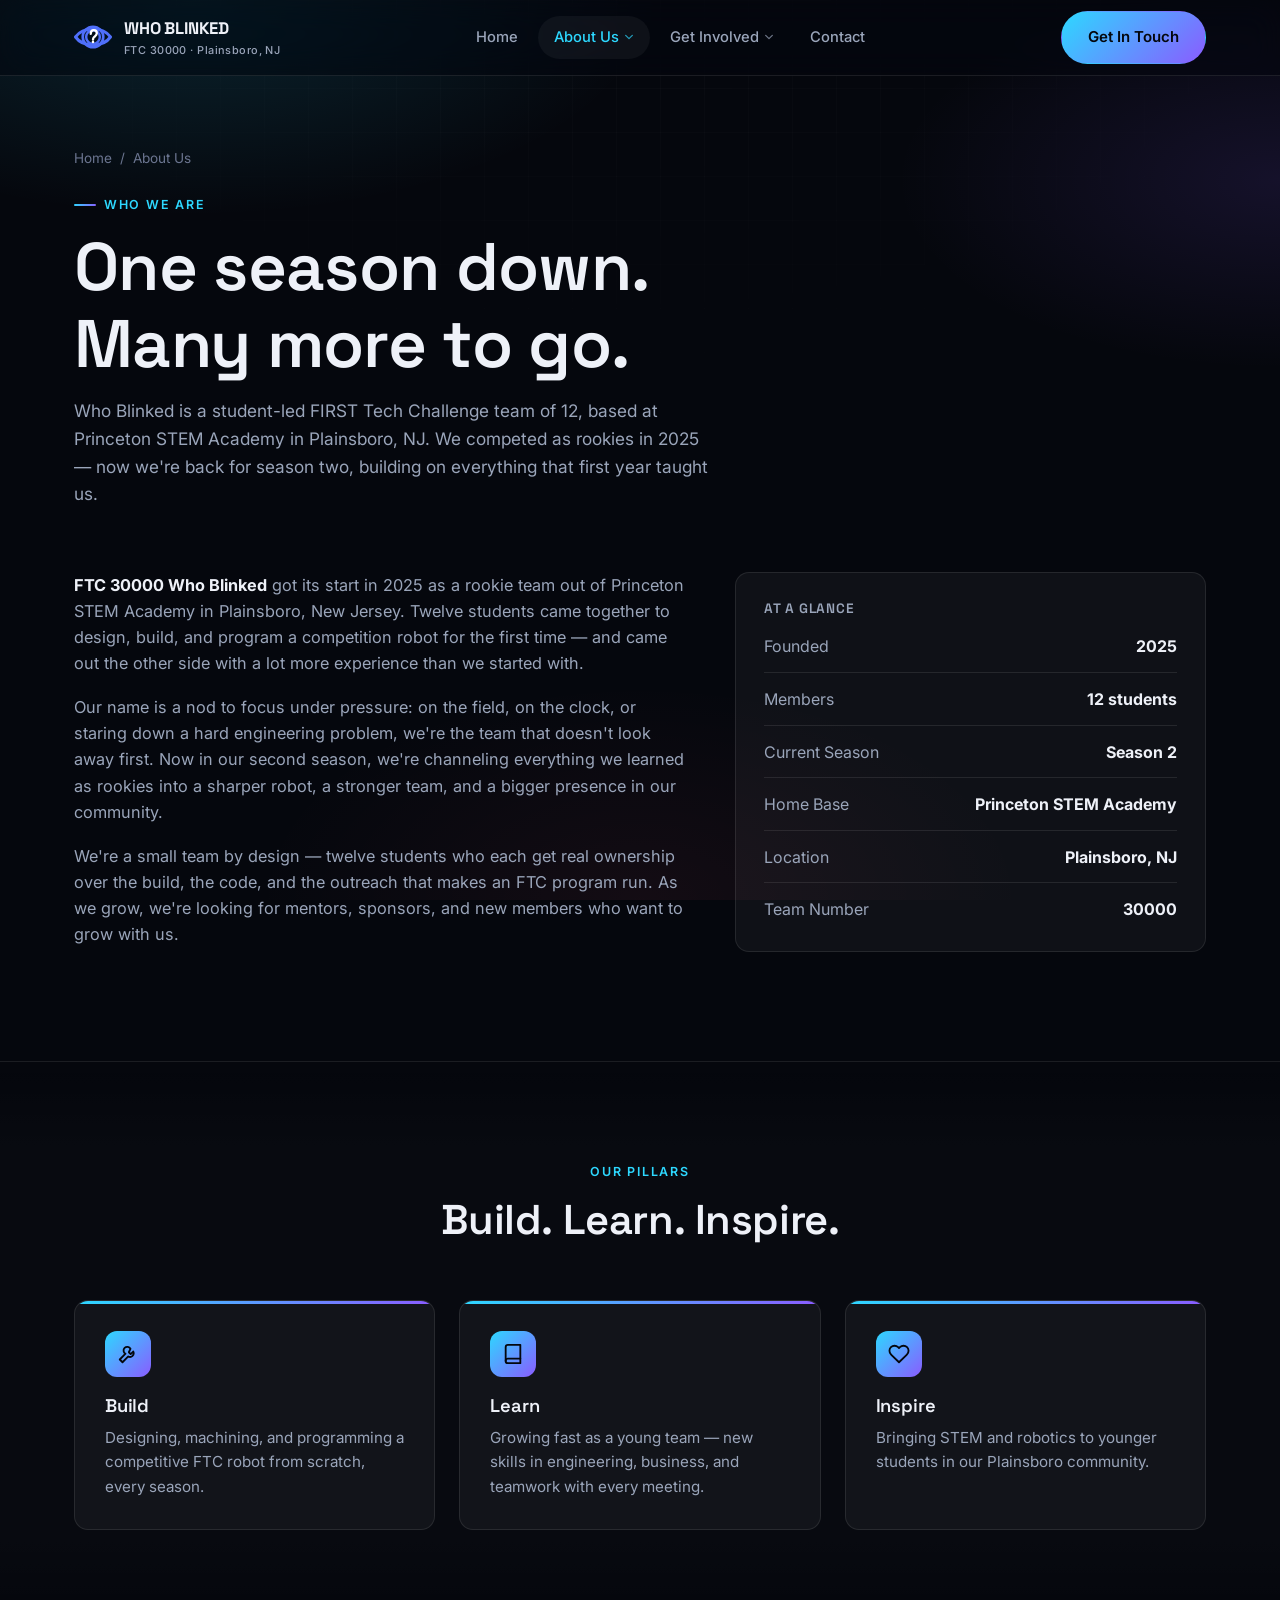
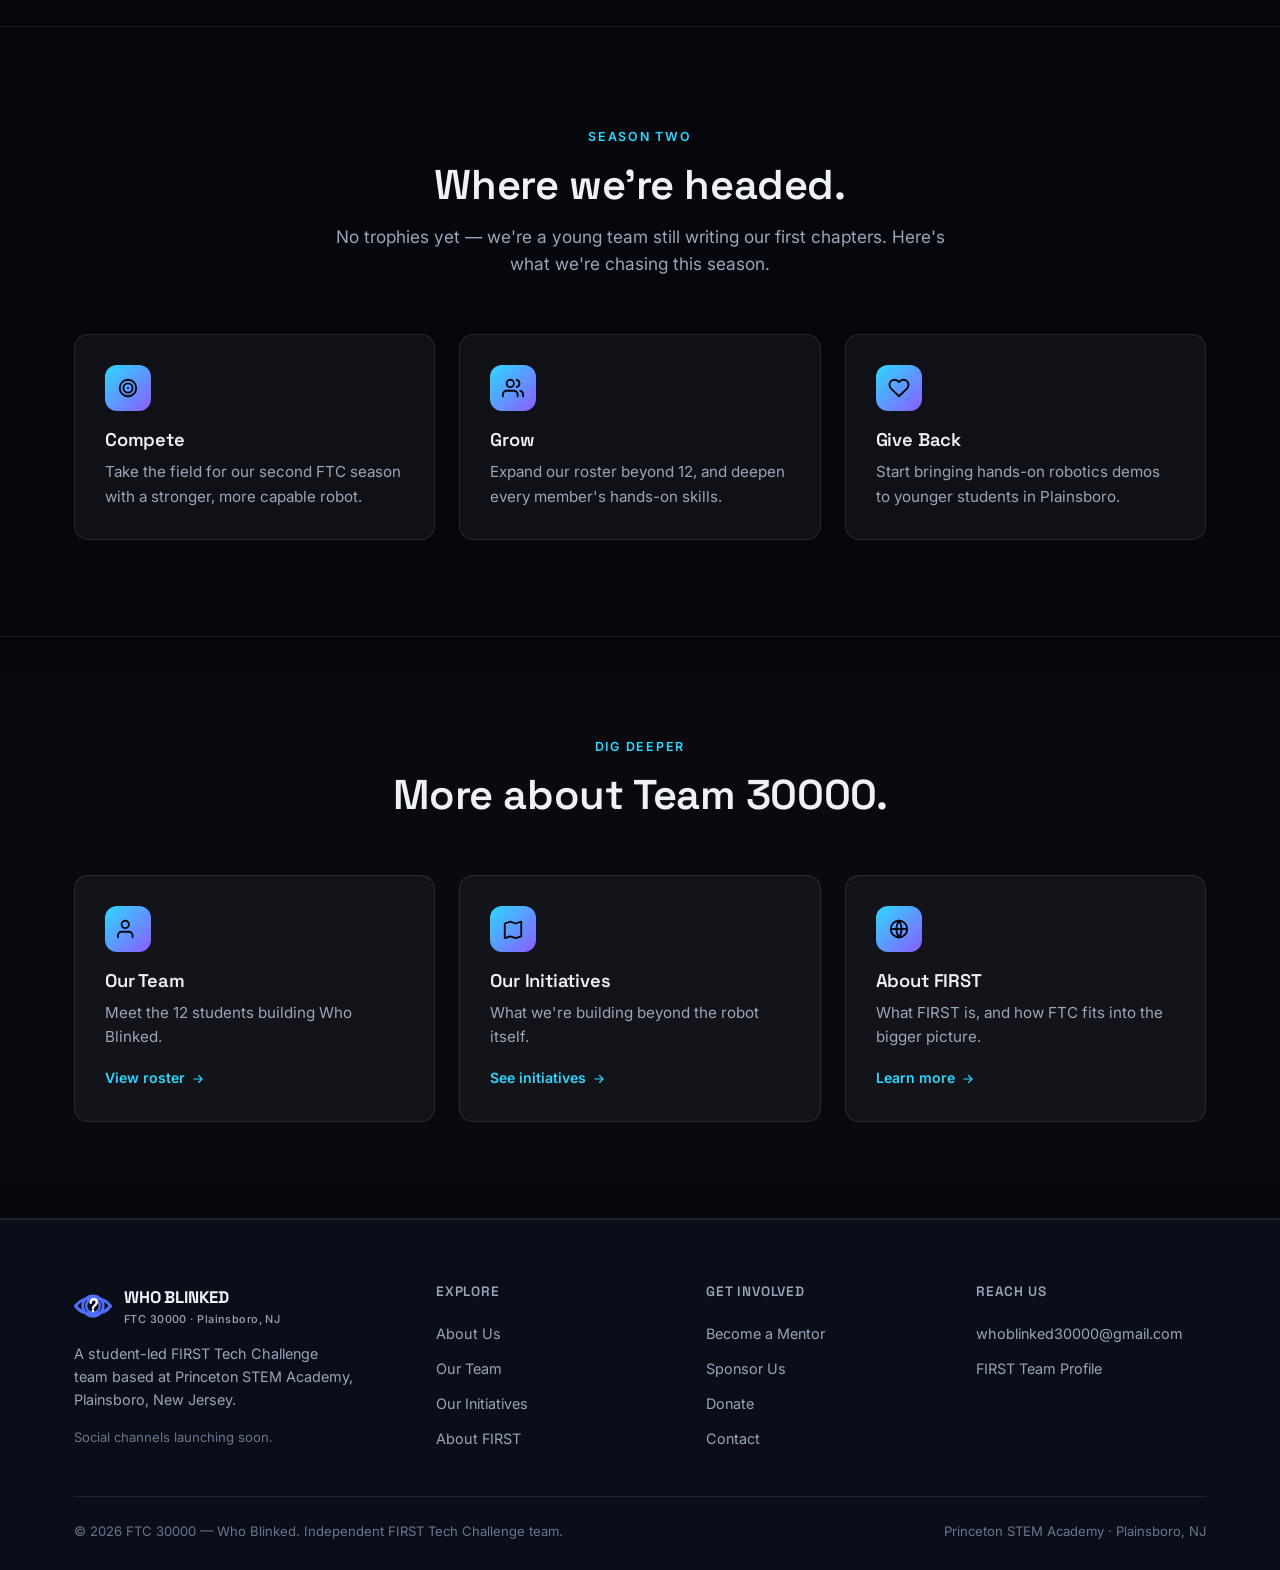
==== commit 58191110: "Add real team logo mark, fix grade-level copy Replace the placeholder eye icon in the nav/footer/fav" ====
--- a/about.html
+++ b/about.html
@@ -5,7 +5,7 @@
 <meta name="viewport" content="width=device-width, initial-scale=1.0">
 <title>About Us | Who Blinked — FTC 30000</title>
 <meta name="description" content="FTC 30000 Who Blinked is a student-led robotics team of 12 based at Princeton STEM Academy in Plainsboro, NJ, now entering its second season.">
-<link rel="icon" href="data:image/svg+xml,<svg xmlns=%22http://www.w3.org/2000/svg%22 viewBox=%220 0 100 100%22><circle cx=%2250%22 cy=%2250%22 r=%2248%22 fill=%22%2305070d%22/><path d=%22M10,50 C30,20 70,20 90,50 C70,80 30,80 10,50 Z%22 fill=%22none%22 stroke=%22%232dd8ff%22 stroke-width=%226%22/><circle cx=%2250%22 cy=%2250%22 r=%2214%22 fill=%22%238a5cff%22/></svg>">
+<link rel="icon" href="data:image/svg+xml,<svg xmlns=%22http://www.w3.org/2000/svg%22 viewBox=%220 0 100 100%22><circle cx=%2250%22 cy=%2250%22 r=%2248%22 fill=%22%23000000%22/><path d=%22M8,50 C26,26 74,26 92,50 C74,74 26,74 8,50 Z%22 fill=%22none%22 stroke=%22%234f6ffa%22 stroke-width=%228%22/><circle cx=%2250%22 cy=%2250%22 r=%2216%22 fill=%22none%22 stroke=%22%234f6ffa%22 stroke-width=%226%22/><path d=%22M45,44 C45,40 47,37 51,37 C55,37 57,40 57,43 C57,46 54,48 52,50 C51,51 50,52 50,54%22 stroke=%22%23ffffff%22 stroke-width=%225%22 stroke-linecap=%22round%22 fill=%22none%22/><circle cx=%2250%22 cy=%2260%22 r=%223%22 fill=%22%23ffffff%22/></svg>">
 <link rel="stylesheet" href="css/style.css">
 </head>
 <body>
@@ -14,8 +14,11 @@
   <nav class="nav">
     <a href="index.html" class="brand">
       <svg class="brand-eye" viewBox="0 0 100 100" fill="none">
-        <path d="M10,50 C30,20 70,20 90,50 C70,80 30,80 10,50 Z" style="stroke:var(--accent)" stroke-width="6"/>
-        <circle cx="50" cy="50" r="14" style="fill:var(--accent-2)"/>
+        <path d="M4,50 C24,22 76,22 96,50 C76,78 24,78 4,50 Z" stroke="#4f6ffa" stroke-width="8" stroke-linejoin="round"/>
+        <circle cx="50" cy="50" r="27" stroke="#4f6ffa" stroke-width="7"/>
+        <circle cx="50" cy="50" r="18" stroke="#4f6ffa" stroke-width="6.5"/>
+        <path d="M44,42 C44,36 47,32 52,32 C57,32 60,36 60,40 C60,45 56,47 53,50 C51,52 50,54 50,57" stroke="#ffffff" stroke-width="6" stroke-linecap="round" fill="none"/>
+        <circle cx="50" cy="63" r="3.4" fill="#ffffff"/>
       </svg>
       <span>WHO BLINKED<small>FTC 30000 · Plainsboro, NJ</small></span>
     </a>
@@ -187,8 +190,11 @@
       <div class="footer-brand">
         <a href="index.html" class="brand">
           <svg class="brand-eye" viewBox="0 0 100 100" fill="none">
-            <path d="M10,50 C30,20 70,20 90,50 C70,80 30,80 10,50 Z" style="stroke:var(--accent)" stroke-width="6"/>
-            <circle cx="50" cy="50" r="14" style="fill:var(--accent-2)"/>
+            <path d="M4,50 C24,22 76,22 96,50 C76,78 24,78 4,50 Z" stroke="#4f6ffa" stroke-width="8" stroke-linejoin="round"/>
+            <circle cx="50" cy="50" r="27" stroke="#4f6ffa" stroke-width="7"/>
+            <circle cx="50" cy="50" r="18" stroke="#4f6ffa" stroke-width="6.5"/>
+            <path d="M44,42 C44,36 47,32 52,32 C57,32 60,36 60,40 C60,45 56,47 53,50 C51,52 50,54 50,57" stroke="#ffffff" stroke-width="6" stroke-linecap="round" fill="none"/>
+            <circle cx="50" cy="63" r="3.4" fill="#ffffff"/>
           </svg>
           <span>WHO BLINKED<small>FTC 30000 · Plainsboro, NJ</small></span>
         </a>
--- a/css/style.css
+++ b/css/style.css
@@ -345,7 +345,7 @@
     top: var(--header-h);
     left: 0;
     right: 0;
-    bottom: 0;
+    height: calc(100vh - var(--header-h));
     flex-direction: column;
     align-items: stretch;
     gap: 2px;
@@ -878,6 +878,91 @@
 
 .contact-tiles { display: grid; grid-template-columns: repeat(3, 1fr); gap: 20px; margin-bottom: 48px; }
 
+/* ---------- inquiry form ---------- */
+.form-card {
+  background: var(--surface);
+  border: 1px solid var(--border-strong);
+  border-radius: var(--radius-lg);
+  padding: 48px;
+  max-width: 720px;
+  margin-inline: auto;
+}
+
+.form-card-head { text-align: center; margin-bottom: 34px; }
+.form-card-head h2 { margin-bottom: 8px; }
+
+.form-row {
+  display: grid;
+  grid-template-columns: 1fr 1fr;
+  gap: 20px;
+}
+
+.form-group { margin-bottom: 20px; }
+
+.form-group label {
+  display: block;
+  font-size: 0.85rem;
+  font-weight: 600;
+  color: var(--text);
+  margin-bottom: 8px;
+}
+
+.form-group label .optional {
+  font-weight: 400;
+  color: var(--text-dimmer);
+}
+
+.form-group input,
+.form-group select,
+.form-group textarea {
+  width: 100%;
+  background: var(--bg-alt);
+  border: 1px solid var(--border-strong);
+  border-radius: var(--radius-sm);
+  padding: 13px 16px;
+  font: inherit;
+  font-size: 0.95rem;
+  color: var(--text);
+  transition: border-color 0.2s var(--ease), box-shadow 0.2s var(--ease);
+}
+
+.form-group textarea { resize: vertical; min-height: 130px; }
+
+.form-group input::placeholder,
+.form-group textarea::placeholder { color: var(--text-dimmer); }
+
+.form-group input:focus,
+.form-group select:focus,
+.form-group textarea:focus {
+  outline: none;
+  border-color: var(--accent);
+  box-shadow: 0 0 0 3px rgba(45, 216, 255, 0.15);
+}
+
+.form-group select {
+  appearance: none;
+  background-image: url("data:image/svg+xml,%3Csvg xmlns='http://www.w3.org/2000/svg' viewBox='0 0 12 12' fill='none'%3E%3Cpath d='M2 4l4 4 4-4' stroke='%239aa5ba' stroke-width='1.5' stroke-linecap='round' stroke-linejoin='round'/%3E%3C/svg%3E");
+  background-repeat: no-repeat;
+  background-position: right 16px center;
+  padding-right: 40px;
+}
+
+.form-group select:invalid { color: var(--text-dimmer); }
+.form-group select option { color: var(--text); background: var(--bg-alt); }
+
+.form-status {
+  font-size: 0.88rem;
+  margin-bottom: 18px;
+  min-height: 1.2em;
+}
+.form-status.success { color: var(--accent); }
+.form-status.error { color: var(--accent-warm); }
+
+@media (max-width: 640px) {
+  .form-card { padding: 30px 22px; }
+  .form-row { grid-template-columns: 1fr; }
+}
+
 .tag-list { display: flex; flex-wrap: wrap; gap: 10px; margin-top: 18px; }
 
 /* ---------- responsive ---------- */
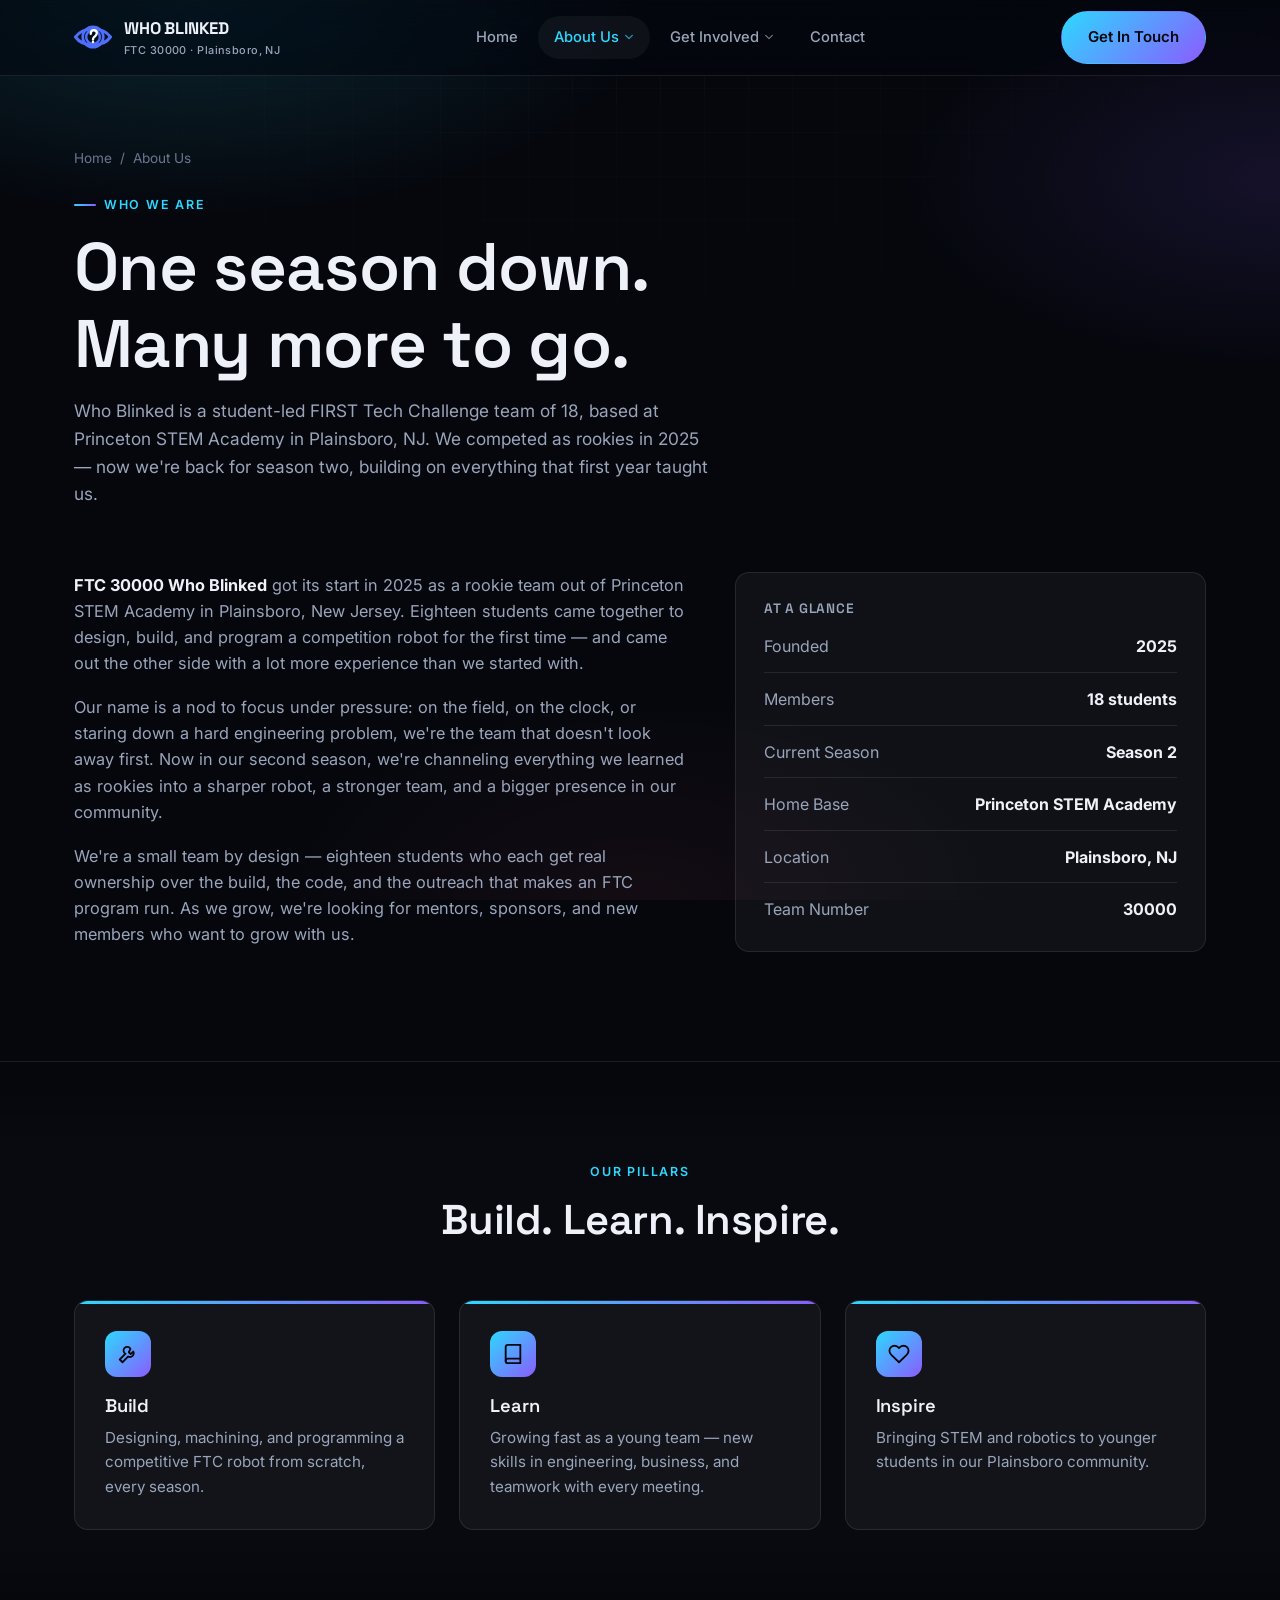
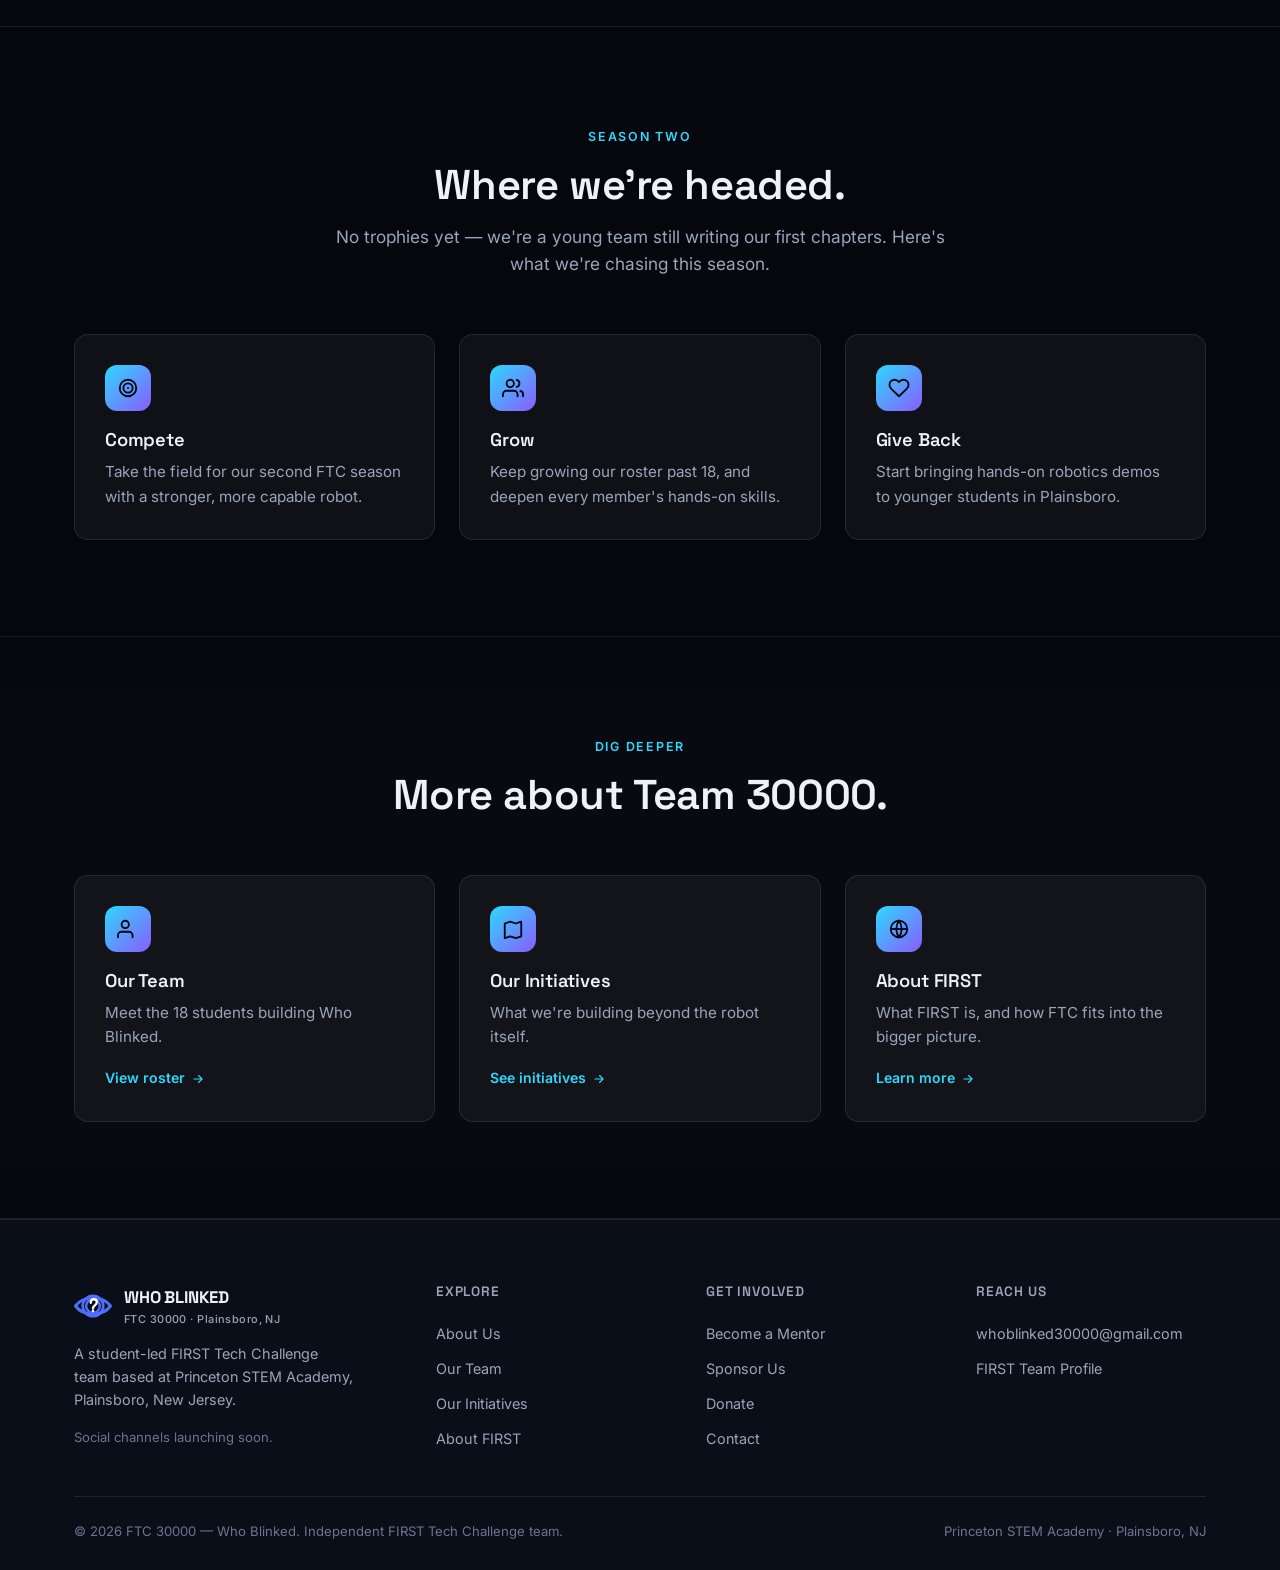
==== commit 5ee945f2: "Update roster count from 12 to 18 members Correct member count across all copy (hero, meta descripti" ====
--- a/about.html
+++ b/about.html
@@ -4,7 +4,7 @@
 <meta charset="UTF-8">
 <meta name="viewport" content="width=device-width, initial-scale=1.0">
 <title>About Us | Who Blinked — FTC 30000</title>
-<meta name="description" content="FTC 30000 Who Blinked is a student-led robotics team of 12 based at Princeton STEM Academy in Plainsboro, NJ, now entering its second season.">
+<meta name="description" content="FTC 30000 Who Blinked is a student-led robotics team of 18 based at Princeton STEM Academy in Plainsboro, NJ, now entering its second season.">
 <link rel="icon" href="data:image/svg+xml,<svg xmlns=%22http://www.w3.org/2000/svg%22 viewBox=%220 0 100 100%22><circle cx=%2250%22 cy=%2250%22 r=%2248%22 fill=%22%23000000%22/><path d=%22M8,50 C26,26 74,26 92,50 C74,74 26,74 8,50 Z%22 fill=%22none%22 stroke=%22%234f6ffa%22 stroke-width=%228%22/><circle cx=%2250%22 cy=%2250%22 r=%2216%22 fill=%22none%22 stroke=%22%234f6ffa%22 stroke-width=%226%22/><path d=%22M45,44 C45,40 47,37 51,37 C55,37 57,40 57,43 C57,46 54,48 52,50 C51,51 50,52 50,54%22 stroke=%22%23ffffff%22 stroke-width=%225%22 stroke-linecap=%22round%22 fill=%22none%22/><circle cx=%2250%22 cy=%2260%22 r=%223%22 fill=%22%23ffffff%22/></svg>">
 <link rel="stylesheet" href="css/style.css">
 </head>
@@ -58,7 +58,7 @@
       <div class="eyebrow reveal">Who We Are</div>
       <h1 class="title reveal reveal-delay-1">One season down.<br>Many more to go.</h1>
       <p class="lead reveal reveal-delay-2" style="max-width:640px;">
-        Who Blinked is a student-led FIRST Tech Challenge team of 12, based at Princeton STEM Academy
+        Who Blinked is a student-led FIRST Tech Challenge team of 18, based at Princeton STEM Academy
         in Plainsboro, NJ. We competed as rookies in 2025 — now we're back for season two, building on
         everything that first year taught us.
       </p>
@@ -70,7 +70,7 @@
       <div class="prose reveal">
         <p>
           <strong>FTC 30000 Who Blinked</strong> got its start in 2025 as a rookie team out of
-          Princeton STEM Academy in Plainsboro, New Jersey. Twelve students came together to design,
+          Princeton STEM Academy in Plainsboro, New Jersey. Eighteen students came together to design,
           build, and program a competition robot for the first time — and came out the other side
           with a lot more experience than we started with.
         </p>
@@ -81,7 +81,7 @@
           team, and a bigger presence in our community.
         </p>
         <p>
-          We're a small team by design — twelve students who each get real ownership over the build,
+          We're a small team by design — eighteen students who each get real ownership over the build,
           the code, and the outreach that makes an FTC program run. As we grow, we're looking for
           mentors, sponsors, and new members who want to grow with us.
         </p>
@@ -91,7 +91,7 @@
         <h4 style="font-size:0.85rem; text-transform:uppercase; letter-spacing:0.06em; color:var(--text-dim); margin-bottom:18px;">At a Glance</h4>
         <div style="display:flex; flex-direction:column; gap:14px;">
           <div style="display:flex; justify-content:space-between; border-bottom:1px solid var(--border); padding-bottom:12px;"><span style="color:var(--text-dim);">Founded</span><strong>2025</strong></div>
-          <div style="display:flex; justify-content:space-between; border-bottom:1px solid var(--border); padding-bottom:12px;"><span style="color:var(--text-dim);">Members</span><strong>12 students</strong></div>
+          <div style="display:flex; justify-content:space-between; border-bottom:1px solid var(--border); padding-bottom:12px;"><span style="color:var(--text-dim);">Members</span><strong>18 students</strong></div>
           <div style="display:flex; justify-content:space-between; border-bottom:1px solid var(--border); padding-bottom:12px;"><span style="color:var(--text-dim);">Current Season</span><strong>Season 2</strong></div>
           <div style="display:flex; justify-content:space-between; border-bottom:1px solid var(--border); padding-bottom:12px;"><span style="color:var(--text-dim);">Home Base</span><strong>Princeton STEM Academy</strong></div>
           <div style="display:flex; justify-content:space-between; border-bottom:1px solid var(--border); padding-bottom:12px;"><span style="color:var(--text-dim);">Location</span><strong>Plainsboro, NJ</strong></div>
@@ -143,7 +143,7 @@
         <div class="card reveal reveal-delay-1">
           <div class="card-icon"><svg viewBox="0 0 24 24" fill="none"><path d="M17 21v-2a4 4 0 00-4-4H5a4 4 0 00-4 4v2" stroke="currentColor" stroke-width="2" stroke-linecap="round" stroke-linejoin="round"/><circle cx="9" cy="7" r="4" stroke="currentColor" stroke-width="2"/><path d="M23 21v-2a4 4 0 00-3-3.87" stroke="currentColor" stroke-width="2" stroke-linecap="round"/><path d="M16 3.13a4 4 0 010 7.75" stroke="currentColor" stroke-width="2" stroke-linecap="round"/></svg></div>
           <h3>Grow</h3>
-          <p>Expand our roster beyond 12, and deepen every member's hands-on skills.</p>
+          <p>Keep growing our roster past 18, and deepen every member's hands-on skills.</p>
         </div>
         <div class="card reveal reveal-delay-2">
           <div class="card-icon"><svg viewBox="0 0 24 24" fill="none"><path d="M20.8 4.6a5.5 5.5 0 00-7.8 0L12 5.6l-1-1a5.5 5.5 0 00-7.8 7.8l1 1L12 21l7.8-7.6 1-1a5.5 5.5 0 000-7.8z" stroke="currentColor" stroke-width="2" stroke-linejoin="round"/></svg></div>
@@ -164,7 +164,7 @@
         <a href="team.html" class="card reveal">
           <div class="card-icon"><svg viewBox="0 0 24 24" fill="none"><path d="M17 21v-2a4 4 0 00-4-4H5a4 4 0 00-4 4v2" stroke="currentColor" stroke-width="2" stroke-linecap="round" stroke-linejoin="round"/><circle cx="9" cy="7" r="4" stroke="currentColor" stroke-width="2"/></svg></div>
           <h3>Our Team</h3>
-          <p>Meet the 12 students building Who Blinked.</p>
+          <p>Meet the 18 students building Who Blinked.</p>
           <span class="card-link">View roster <svg viewBox="0 0 24 24" fill="none"><path d="M5 12h14M13 6l6 6-6 6" stroke="currentColor" stroke-width="2" stroke-linecap="round" stroke-linejoin="round"/></svg></span>
         </a>
         <a href="initiatives.html" class="card reveal reveal-delay-1">
